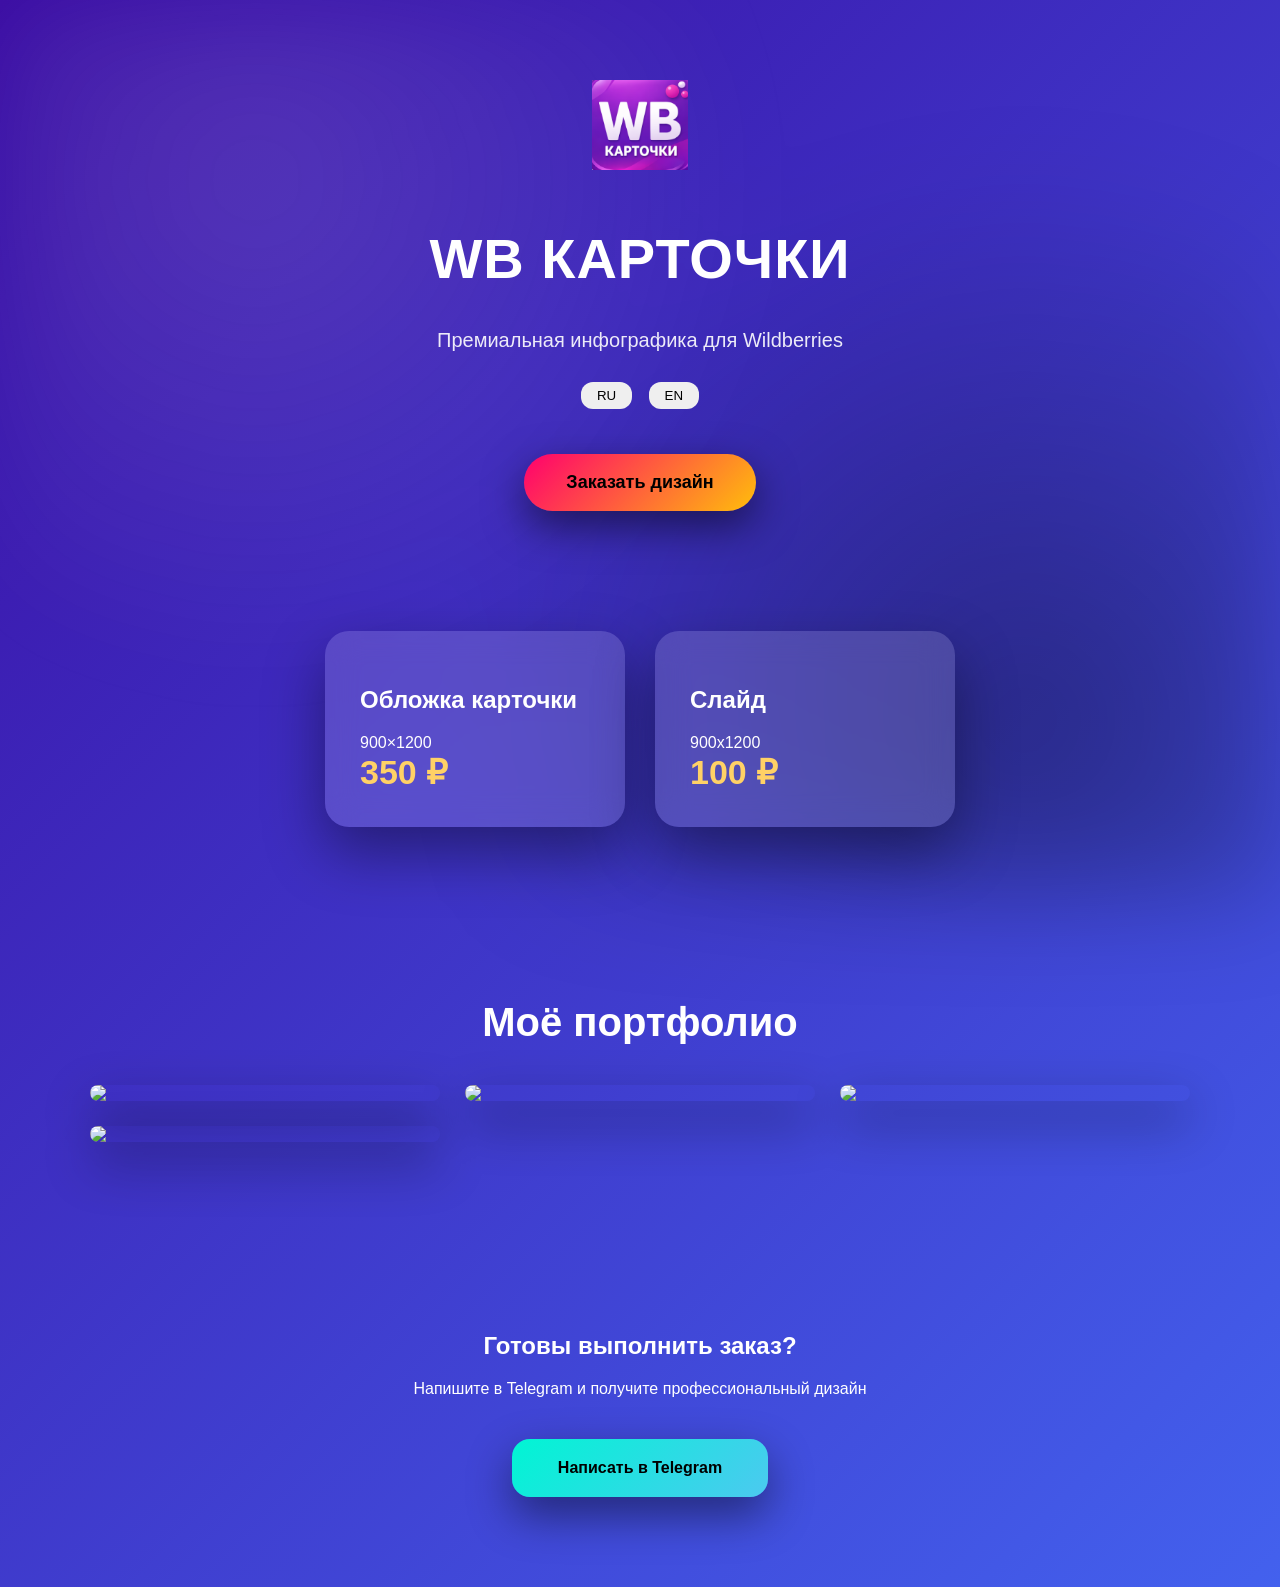
==== index.html @ a744cadf "Add files via upload" ====
<!DOCTYPE html>
<html lang="ru">
<head>
    <meta charset="UTF-8">
    <title>WB КАРТОЧКИ</title>

    <link rel="icon" href="favicon.png">
    <link rel="stylesheet" href="style.css">
</head>
<body>

<div class="ambient-bg"></div>

<header class="hero">
    <img src="favicon.png" class="logo">

    <h1 id="title">WB КАРТОЧКИ</h1>
    <p id="subtitle">Премиальная инфографика для Wildberries</p>

    <div class="lang">
        <button onclick="setLang('ru')">RU</button>
        <button onclick="setLang('en')">EN</button>
    </div>

    <a href="https://t.me/infografikcard" class="cta-main" target="_blank">
        <span id="heroBtn">Заказать дизайн</span>
    </a>
</header>

<section class="pricing">
    <div class="price-box">
        <h2 id="coverTitle">Обложка карточки</h2>
        <span>900×1200</span>
        <div class="price">350 ₽</div>
    </div>

    <div class="price-box">
        <h2 id="slideTitle">Слайд</h2>
        <span>900x1200</span>
        <div class="price">100 ₽</div>
    </div>
</section>

<section class="portfolio">
    <h2 id="portfolioTitle">Моё портфолио</h2>

    <div class="gallery">
        <img src="Untitled (1).png">
        <img src="Untitled (7).png">
        <img src="Снимок экрана 2026-01-07 151031.png">
        <img src="Untitled (10).png">
    </div>
</section>

<section class="final-cta">
    <h2 id="orderTitle">Готовы выполнить заказ?</h2>
    <p id="ctaText">Напишите в Telegram и получите профессиональный дизайн</p>

    <a href="https://t.me/infografikcard" class="cta-secondary" target="_blank">
        <span id="orderBtn">Написать в Telegram</span>
    </a>
</section>

<script src="script.js"></script>
</body>
</html>
---- style.css ----
* {
    box-sizing: border-box;
}

body {
    margin: 0;
    font-family: Inter, Arial, sans-serif;
    color: white;
    background: linear-gradient(135deg, #3a0ca3, #4361ee);
    overflow-x: hidden;
}

.ambient-bg {
    position: fixed;
    inset: 0;
    background:
        radial-gradient(circle at 20% 20%, rgba(255,255,255,0.12), transparent 40%),
        radial-gradient(circle at 80% 80%, rgba(0,0,0,0.35), transparent 45%);
    filter: blur(50px);
    z-index: -1;
}

.hero {
    text-align: center;
    padding: 80px 20px 60px;
    animation: fadeUp 1.3s ease;
}

.logo {
    width: 96px;
    margin-bottom: 15px;
}

.hero h1 {
    font-size: 56px;
    letter-spacing: 1px;
}

.hero p {
    opacity: 0.9;
    font-size: 20px;
}

.lang button {
    margin: 10px 6px;
    padding: 6px 16px;
    border-radius: 12px;
    border: none;
    cursor: pointer;
}

.cta-main {
    display: inline-block;
    margin-top: 35px;
    padding: 18px 42px;
    border-radius: 40px;
    background: linear-gradient(135deg, #ff006e, #ffbe0b);
    color: black;
    font-weight: 700;
    text-decoration: none;
    font-size: 18px;
    box-shadow: 0 15px 40px rgba(0,0,0,.5);
    transition: transform .25s;
}

.cta-main:hover {
    transform: scale(1.08);
}

/* pricing */
.pricing {
    display: flex;
    justify-content: center;
    gap: 30px;
    padding: 60px 20px;
    flex-wrap: wrap;
}

.price-box {
    width: 300px;
    padding: 35px;
    border-radius: 24px;
    background: rgba(255,255,255,0.15);
    backdrop-filter: blur(16px);
    box-shadow: 0 25px 60px rgba(0,0,0,.4);
    transition: transform .3s;
}

.price-box:hover {
    transform: translateY(-12px);
}

.price {
    font-size: 34px;
    font-weight: bold;
    color: #ffd166;
}

/* portfolio */
.portfolio {
    padding: 80px 20px;
    text-align: center;
}

.portfolio h2 {
    font-size: 40px;
    margin-bottom: 40px;
}

.gallery {
    display: grid;
    grid-template-columns: repeat(auto-fit, minmax(260px, 1fr));
    gap: 25px;
    max-width: 1100px;
    margin: auto;
}

.gallery img {
    width: 100%;
    border-radius: 22px;
    box-shadow: 0 20px 50px rgba(0,0,0,.45);
    transition: transform .4s;
}

.gallery img:hover {
    transform: scale(1.07);
}

/* final cta */
.final-cta {
    padding: 90px 20px;
    text-align: center;
}

.cta-secondary {
    display: inline-block;
    margin-top: 25px;
    padding: 20px 46px;
    border-radius: 18px;
    background: linear-gradient(135deg, #00f5d4, #4cc9f0);
    color: black;
    font-weight: bold;
    text-decoration: none;
    box-shadow: 0 18px 45px rgba(0,0,0,.45);
    transition: transform .25s;
}

.cta-secondary:hover {
    transform: scale(1.06);
}

@keyframes fadeUp {
    from { opacity: 0; transform: translateY(40px); }
    to { opacity: 1; transform: translateY(0); }
}
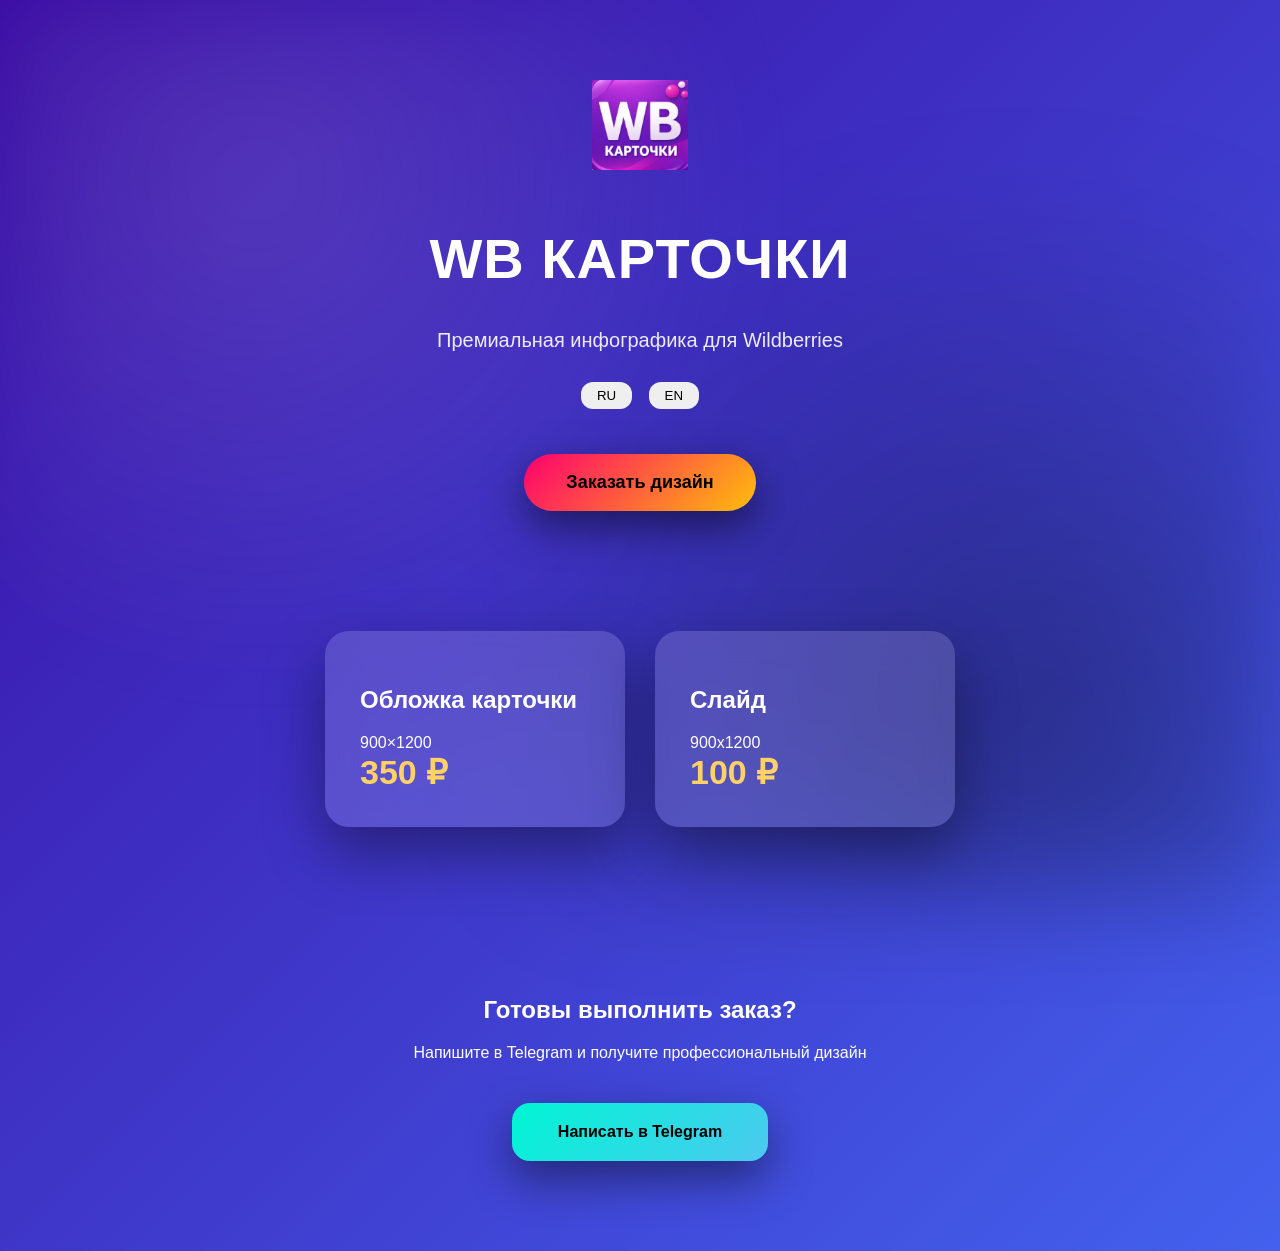
==== commit 46ecb3fd: "Update index.html" ====
--- a/index.html
+++ b/index.html
@@ -41,17 +41,6 @@
     </div>
 </section>
 
-<section class="portfolio">
-    <h2 id="portfolioTitle">Моё портфолио</h2>
-
-    <div class="gallery">
-        <img src="Untitled (1).png">
-        <img src="Untitled (7).png">
-        <img src="Снимок экрана 2026-01-07 151031.png">
-        <img src="Untitled (10).png">
-    </div>
-</section>
-
 <section class="final-cta">
     <h2 id="orderTitle">Готовы выполнить заказ?</h2>
     <p id="ctaText">Напишите в Telegram и получите профессиональный дизайн</p>
@@ -64,3 +53,4 @@
 <script src="script.js"></script>
 </body>
 </html>
+
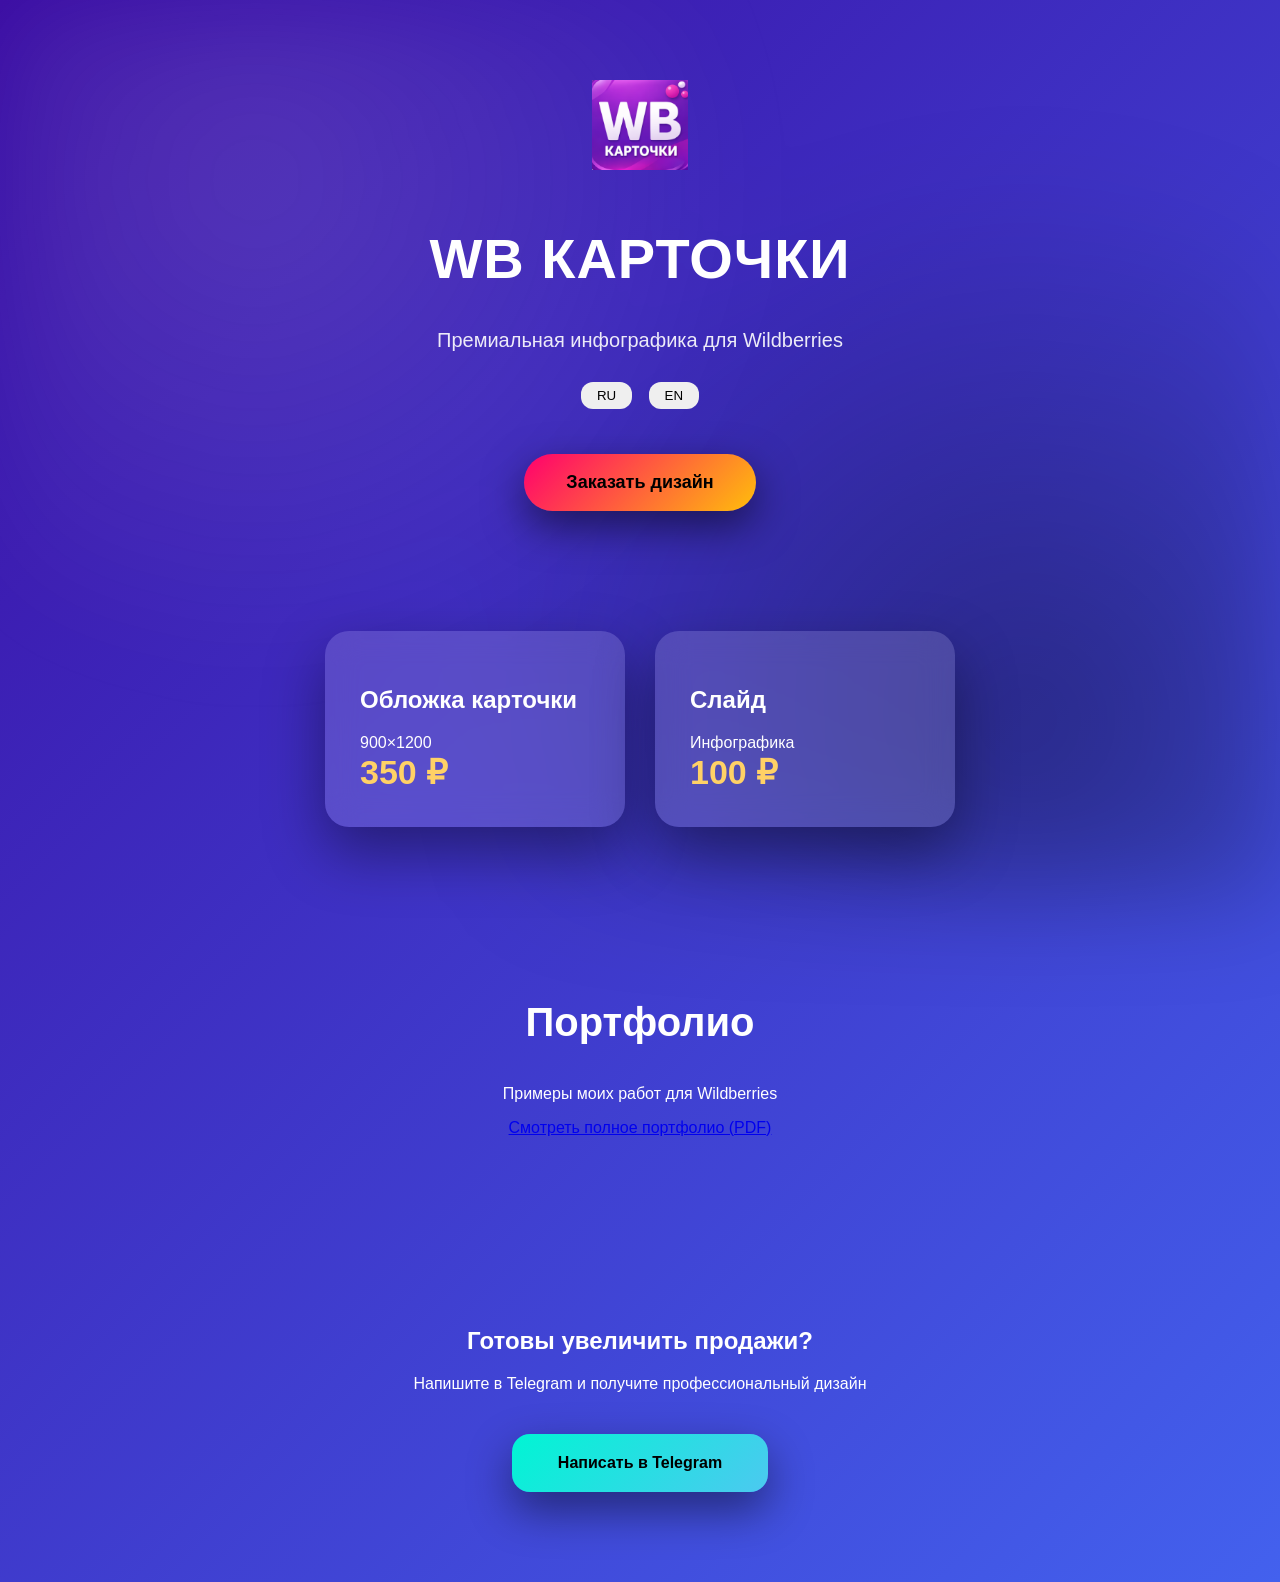
==== commit bb4071a3: "Update index.html" ====
--- a/index.html
+++ b/index.html
@@ -36,13 +36,22 @@
 
     <div class="price-box">
         <h2 id="slideTitle">Слайд</h2>
-        <span>900x1200</span>
+        <span>Инфографика</span>
         <div class="price">100 ₽</div>
     </div>
 </section>
 
+<section class="portfolio">
+    <h2>Портфолио</h2>
+    <p>Примеры моих работ для Wildberries</p>
+
+    <a href="portfolio.pdf" target="_blank" class="portfolio-btn">
+        Смотреть полное портфолио (PDF)
+    </a>
+</section>
+
 <section class="final-cta">
-    <h2 id="orderTitle">Готовы выполнить заказ?</h2>
+    <h2 id="orderTitle">Готовы увеличить продажи?</h2>
     <p id="ctaText">Напишите в Telegram и получите профессиональный дизайн</p>
 
     <a href="https://t.me/infografikcard" class="cta-secondary" target="_blank">
@@ -53,4 +62,3 @@
 <script src="script.js"></script>
 </body>
 </html>
-
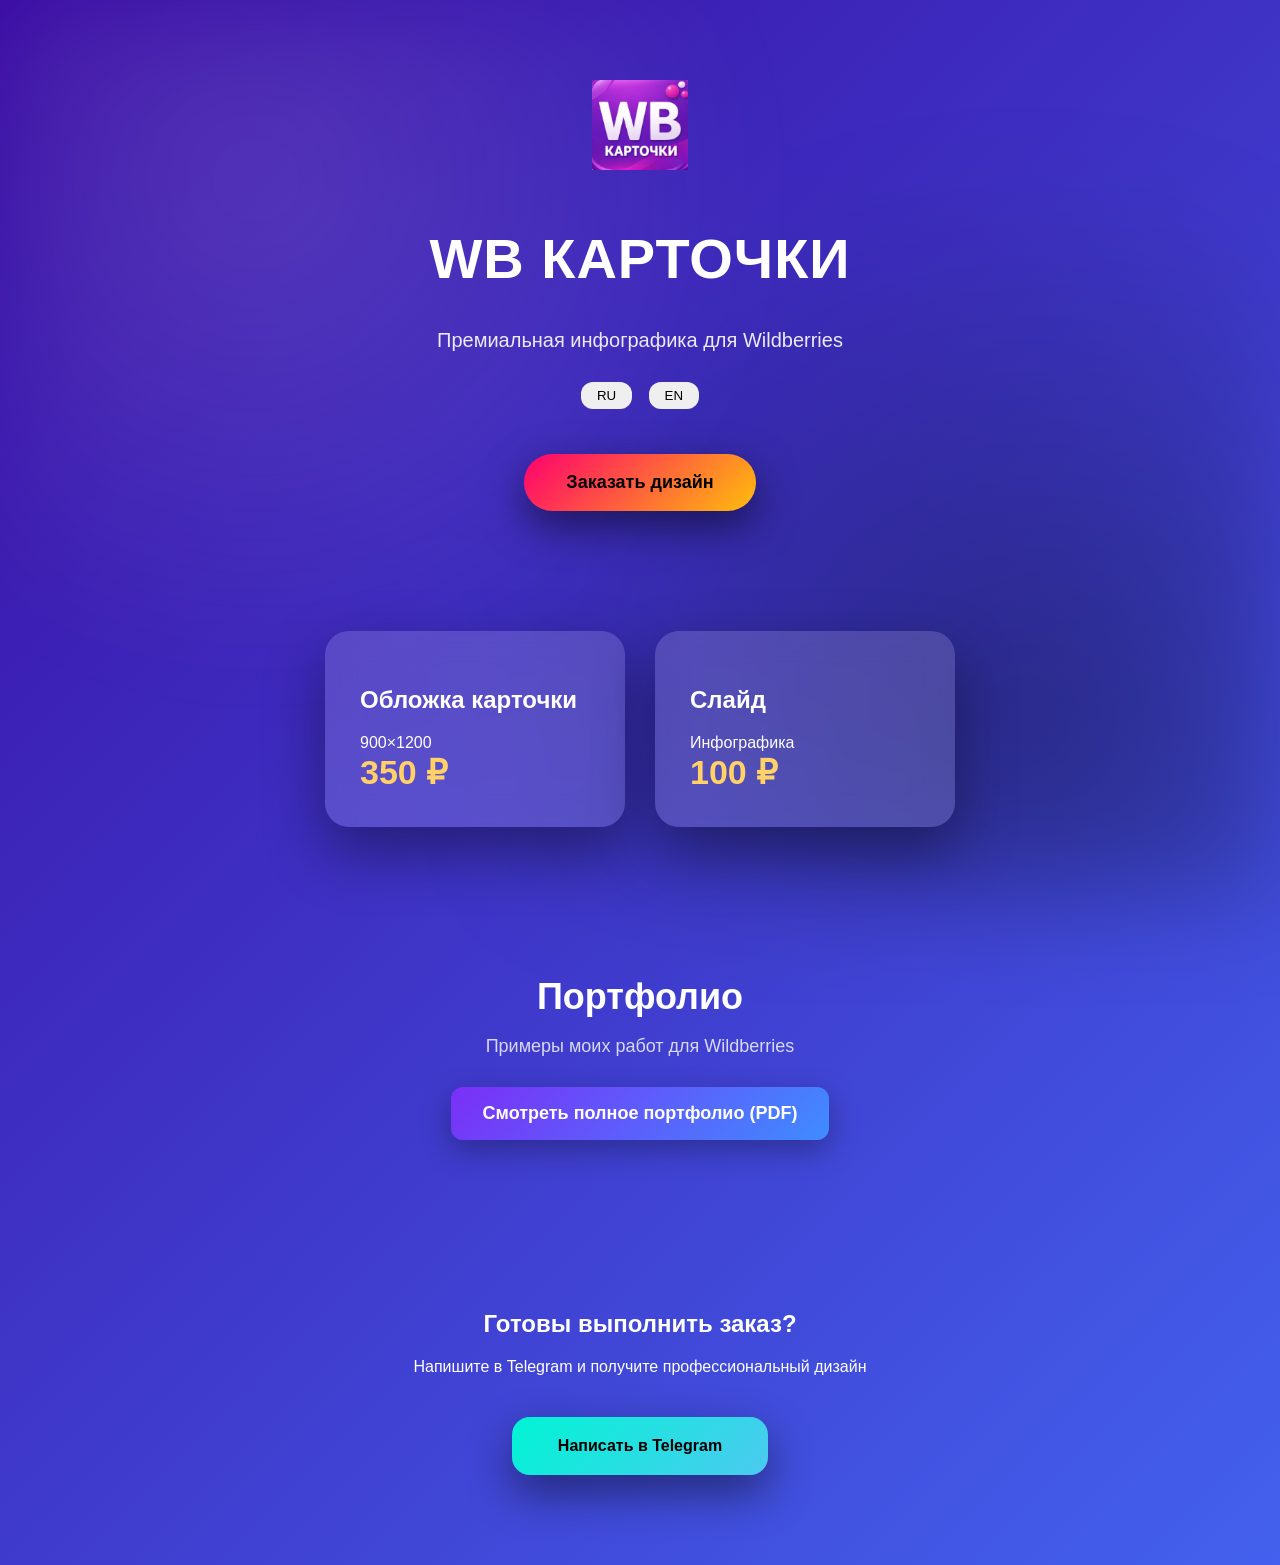
==== commit bcb89c60: "Update index.html" ====
--- a/index.html
+++ b/index.html
@@ -51,7 +51,7 @@
 </section>
 
 <section class="final-cta">
-    <h2 id="orderTitle">Готовы увеличить продажи?</h2>
+    <h2 id="orderTitle">Готовы выполнить заказ?</h2>
     <p id="ctaText">Напишите в Telegram и получите профессиональный дизайн</p>
 
     <a href="https://t.me/infografikcard" class="cta-secondary" target="_blank">
@@ -62,3 +62,4 @@
 <script src="script.js"></script>
 </body>
 </html>
+
--- a/style.css
+++ b/style.css
@@ -132,6 +132,41 @@
     text-align: center;
 }
 
+.portfolio {
+    text-align: center;
+    padding: 60px 20px;
+}
+
+.portfolio h2 {
+    font-size: 36px;
+    margin-bottom: 10px;
+}
+
+.portfolio p {
+    font-size: 18px;
+    opacity: 0.8;
+    margin-bottom: 30px;
+}
+
+.portfolio-btn {
+    display: inline-block;
+    padding: 16px 32px;
+    font-size: 18px;
+    font-weight: 600;
+    color: #fff;
+    background: linear-gradient(135deg, #7b2ff7, #3f8cff);
+    border-radius: 12px;
+    text-decoration: none;
+    transition: transform 0.2s ease, box-shadow 0.2s ease;
+    box-shadow: 0 10px 30px rgba(0, 0, 0, 0.3);
+}
+
+.portfolio-btn:hover {
+    transform: translateY(-3px);
+    box-shadow: 0 15px 40px rgba(0, 0, 0, 0.4);
+}
+
+
 .cta-secondary {
     display: inline-block;
     margin-top: 25px;
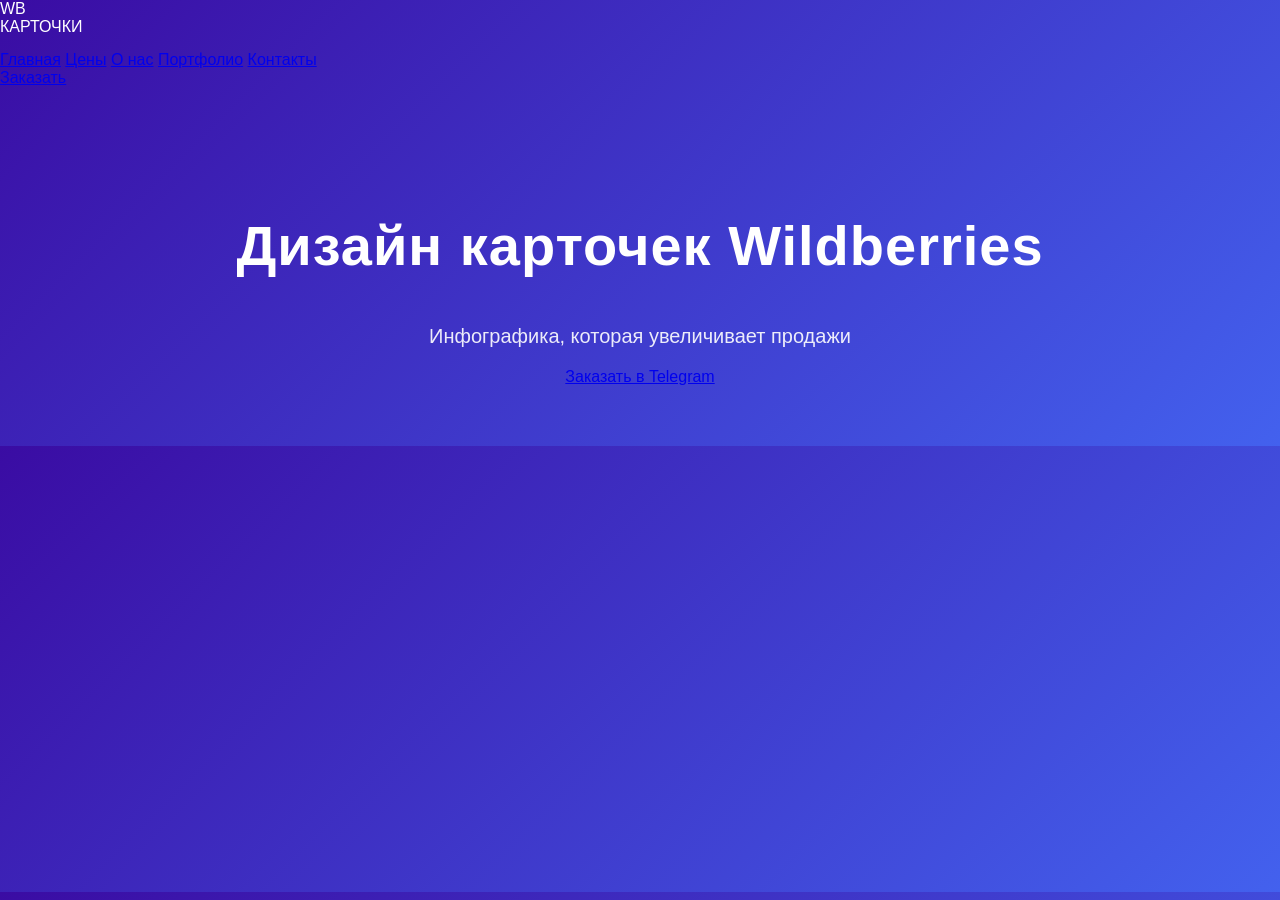
==== commit d3eeb738: "Update index.html" ====
--- a/index.html
+++ b/index.html
@@ -1,65 +1,35 @@
 <!DOCTYPE html>
 <html lang="ru">
 <head>
-    <meta charset="UTF-8">
-    <title>WB КАРТОЧКИ</title>
-
-    <link rel="icon" href="favicon.png">
-    <link rel="stylesheet" href="style.css">
+  <meta charset="UTF-8">
+  <title>WB КАРТОЧКИ — Главная</title>
+  <meta name="viewport" content="width=device-width, initial-scale=1.0">
+  <link rel="stylesheet" href="style.css">
 </head>
 <body>
 
-<div class="ambient-bg"></div>
-
-<header class="hero">
-    <img src="favicon.png" class="logo">
-
-    <h1 id="title">WB КАРТОЧКИ</h1>
-    <p id="subtitle">Премиальная инфографика для Wildberries</p>
-
-    <div class="lang">
-        <button onclick="setLang('ru')">RU</button>
-        <button onclick="setLang('en')">EN</button>
-    </div>
-
-    <a href="https://t.me/infografikcard" class="cta-main" target="_blank">
-        <span id="heroBtn">Заказать дизайн</span>
-    </a>
+<header class="header">
+  <div class="logo">WB КАРТОЧКИ</div>
+  <nav class="nav">
+    <a href="index.html">Главная</a>
+    <a href="prices.html">Цены</a>
+    <a href="about.html">О нас</a>
+    <a href="portfolio.html">Портфолио</a>
+    <a href="contacts.html">Контакты</a>
+  </nav>
+  <a href="https://t.me/infografikcard" target="_blank" class="tg-mini">
+    Заказать
+  </a>
 </header>
 
-<section class="pricing">
-    <div class="price-box">
-        <h2 id="coverTitle">Обложка карточки</h2>
-        <span>900×1200</span>
-        <div class="price">350 ₽</div>
-    </div>
-
-    <div class="price-box">
-        <h2 id="slideTitle">Слайд</h2>
-        <span>Инфографика</span>
-        <div class="price">100 ₽</div>
-    </div>
-</section>
-
-<section class="portfolio">
-    <h2>Портфолио</h2>
-    <p>Примеры моих работ для Wildberries</p>
-
-    <a href="portfolio.pdf" target="_blank" class="portfolio-btn">
-        Смотреть полное портфолио (PDF)
-    </a>
-</section>
-
-<section class="final-cta">
-    <h2 id="orderTitle">Готовы выполнить заказ?</h2>
-    <p id="ctaText">Напишите в Telegram и получите профессиональный дизайн</p>
-
-    <a href="https://t.me/infografikcard" class="cta-secondary" target="_blank">
-        <span id="orderBtn">Написать в Telegram</span>
-    </a>
+<section class="hero">
+  <h1>Дизайн карточек Wildberries</h1>
+  <p>Инфографика, которая увеличивает продажи</p>
+  <a class="main-btn" href="https://t.me/infografikcard" target="_blank">
+    Заказать в Telegram
+  </a>
 </section>
 
 <script src="script.js"></script>
 </body>
 </html>
-
